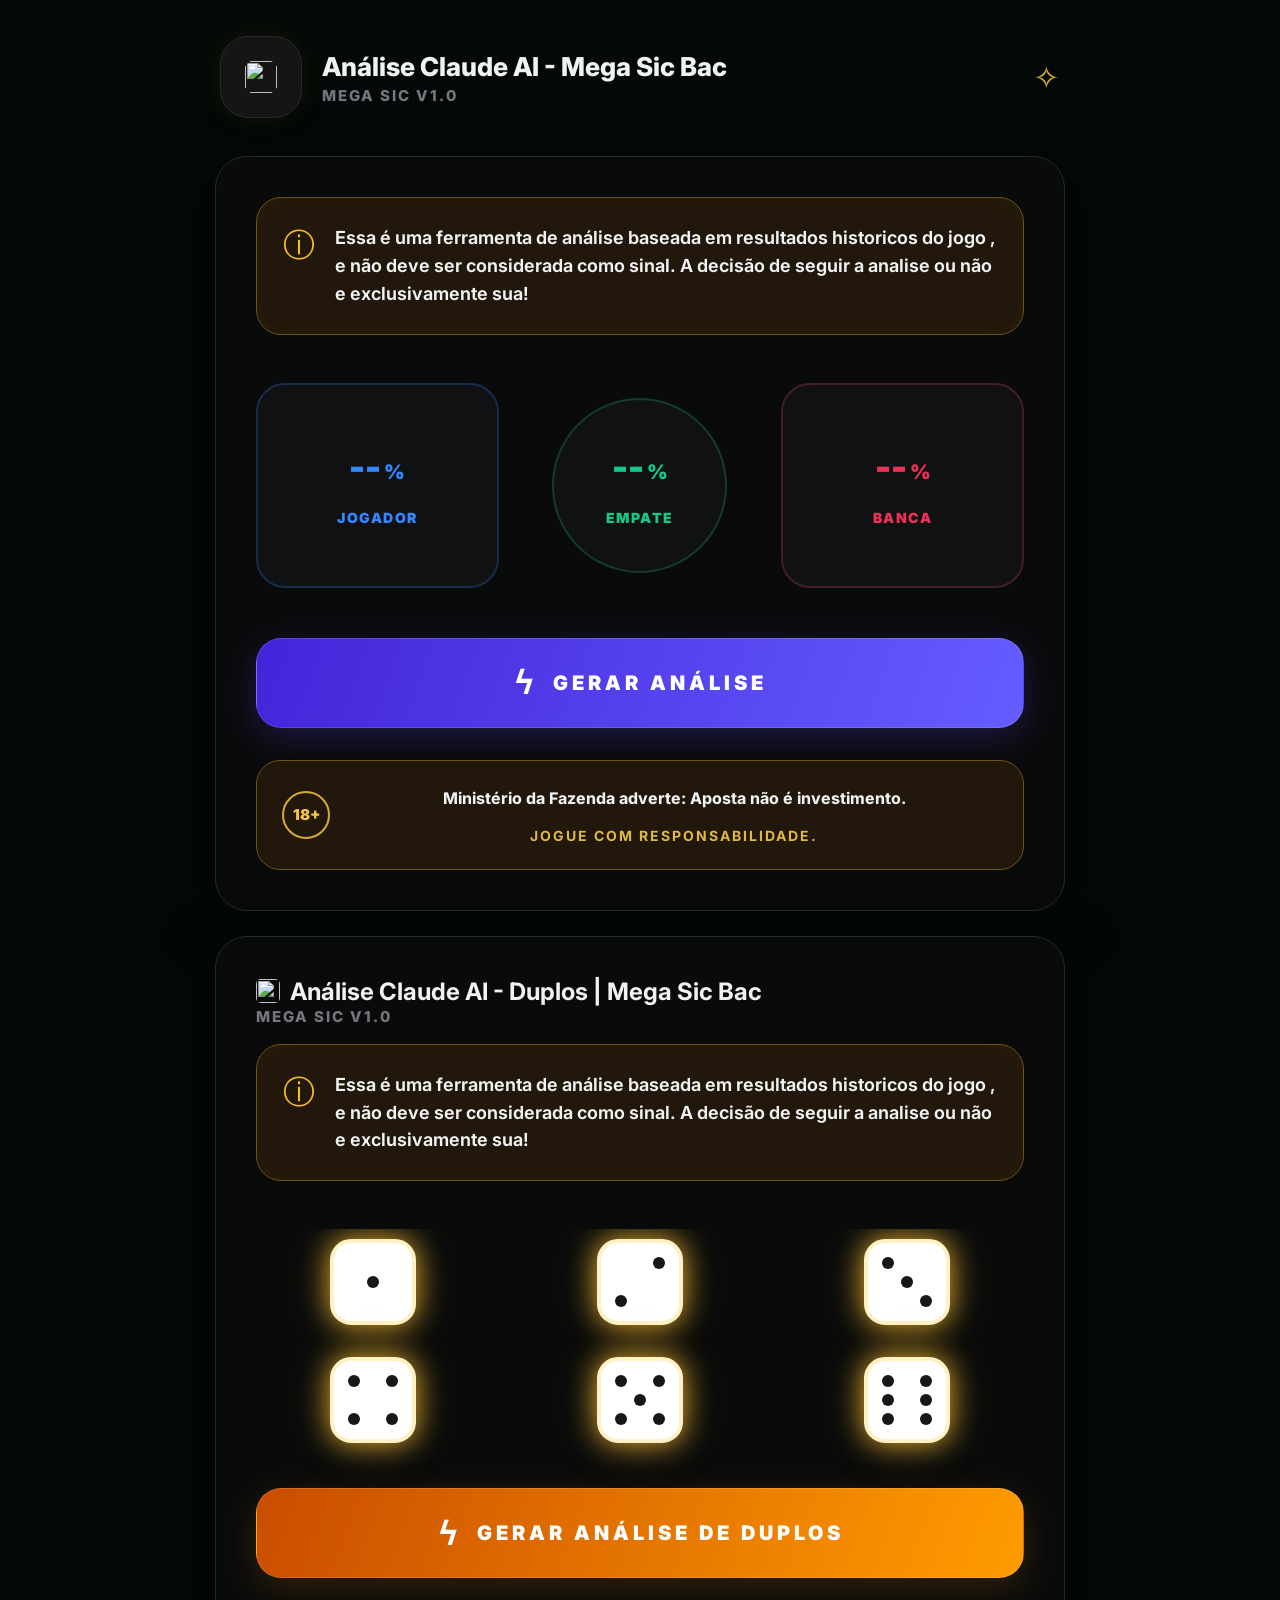
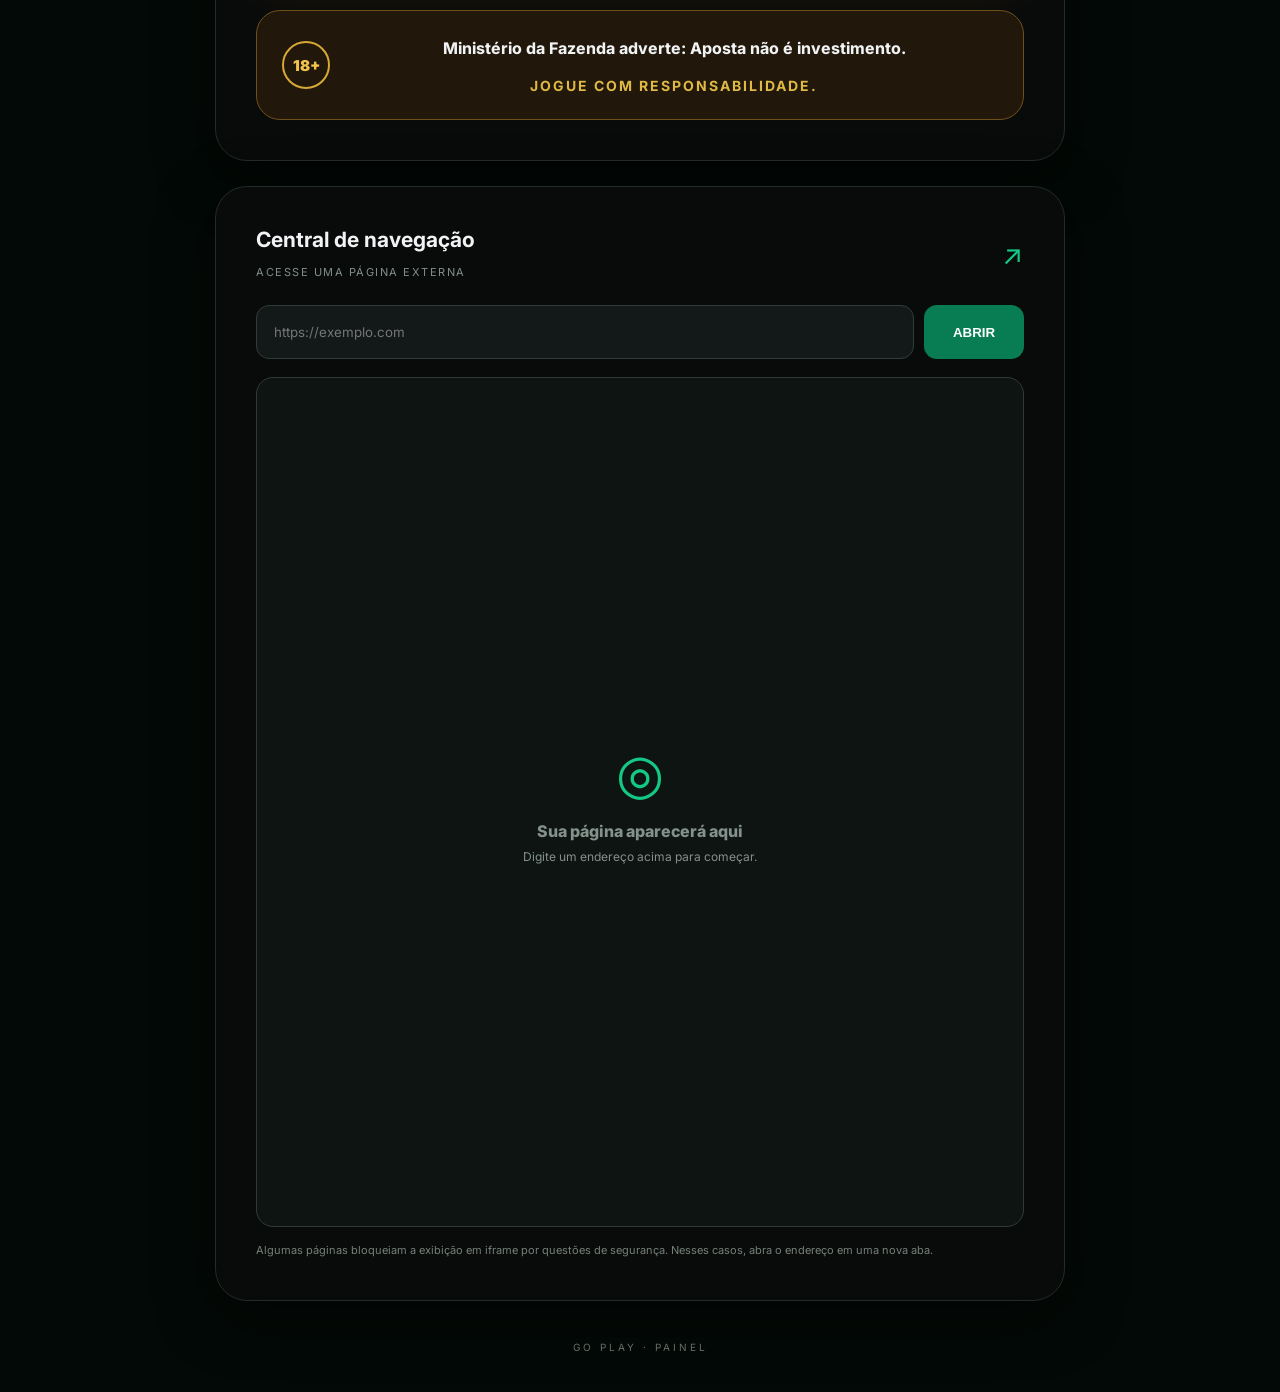
==== index.html @ f6e57bcb "Add files via upload" ====
<!DOCTYPE html>
<html lang="pt-BR">

<head>
    <meta charset="UTF-8">
    <meta name="viewport" content="width=device-width, initial-scale=1.0">
    <meta name="theme-color" content="#030906">

    <title>GO PLAY | Painel de Análises</title>

    <meta name="application-name" content="GO PLAY">
    <meta name="apple-mobile-web-app-title" content="GO PLAY">
    <meta name="description" content="GO PLAY - Painel de análises demonstrativas.">

    <link rel="manifest" href="manifest.json">

    <link rel="preconnect" href="https://fonts.googleapis.com">
    <link rel="preconnect" href="https://fonts.gstatic.com" crossorigin>

    <link href="https://fonts.googleapis.com/css2?family=Inter:wght@400;500;600;700;800;900&display=swap" rel="stylesheet">

    <link rel="stylesheet" href="style.css">
    <link rel="icon" href="dados.png" type="image/png">
</head>

<body>

<main class="container">

    <header class="header">
        <div class="logo">
            <span class="logo-symbol"><img src="img/claude.png" alt=""></span>
        </div>

        <div class="brand">
            <h1>Análise Claude AI - Mega Sic Bac</h1>
            <span>MEGA SIC V1.0</span>
        </div>

        <div class="sparkle">✧</div>
    </header>

    <!-- PAINEL DE CORES -->
    <section class="panel">

        <div class="warning">
            <span class="warning-icon">ⓘ</span>
            <p>
                Essa é uma ferramenta de análise  baseada
                em resultados historicos do jogo , e não deve ser considerada como sinal.
                A decisão de seguir a analise ou não e exclusivamente sua!
            </p>
        </div>

        <div class="color-results">

            <div class="color-card player">
                <strong id="playerPercent">--<small>%</small></strong>
                <span>JOGADOR</span>
            </div>

            <div class="color-card tie">
                <strong id="tiePercent">--<small>%</small></strong>
                <span>EMPATE</span>
            </div>

            <div class="color-card banker">
                <strong id="bankerPercent">--<small>%</small></strong>
                <span>BANCA</span>
            </div>

        </div>

        <button class="main-button purple-button" id="colorButton">
            <span>ϟ</span>
            GERAR ANÁLISE
        </button>

        <div class="summary hidden" id="colorSummary">
            <div class="summary-title">RESULTADO DA ANALISE</div>
            <div class="summary-result" id="colorWinner">--</div>
            <div class="summary-description" id="colorDescription">
                Percentual demonstrativo mais alto.
            </div>
        </div>

        <div class="responsibility">
            <div class="age">18+</div>
            <div class="responsibility-content">
                <p>Ministério da Fazenda adverte: Aposta não é investimento.</p>
                <strong>JOGUE COM RESPONSABILIDADE.</strong>
            </div>
        </div>

    </section>

    <!-- PAINEL DE DUPLOS -->
    <section class="panel doubles-panel">

        <header class="section-header">
            <h2> <img src="img/claude.png" alt="">Análise Claude AI - Duplos | Mega Sic Bac</h2>
            <span>MEGA SIC V1.0</span>
        </header>

        <div class="warning">
            <span class="warning-icon">ⓘ</span>
             <p>
                Essa é uma ferramenta de análise  baseada
                em resultados historicos do jogo , e não deve ser considerada como sinal.
                A decisão de seguir a analise ou não e exclusivamente sua!
            </p>
        </div>

        <div class="dice-area" id="diceArea">

            <div class="dice white-dice" data-dice="0">
                <div class="liquid"></div>
                <div class="dots">
                    <i class="dot d1"></i>
                </div>
            </div>

            <div class="dice white-dice" data-dice="1">
                <div class="liquid"></div>
                <div class="dots">
                    <i class="dot d2"></i>
                    <i class="dot d4"></i>
                </div>
            </div>

            <div class="dice white-dice" data-dice="2">
                <div class="liquid"></div>
                <div class="dots">
                    <i class="dot d1"></i>
                    <i class="dot d3"></i>
                    <i class="dot d5"></i>
                </div>
            </div>

            <div class="dice black-dice" data-dice="3">
                <div class="liquid"></div>
                <div class="dots">
                    <i class="dot d1"></i>
                    <i class="dot d2"></i>
                    <i class="dot d4"></i>
                    <i class="dot d5"></i>
                </div>
            </div>

            <div class="dice black-dice" data-dice="4">
                <div class="liquid"></div>
                <div class="dots">
                    <i class="dot d1"></i>
                    <i class="dot d2"></i>
                    <i class="dot d3"></i>
                    <i class="dot d4"></i>
                    <i class="dot d5"></i>
                </div>
            </div>

            <div class="dice black-dice" data-dice="5">
                <div class="liquid"></div>
                <div class="dots">
                    <i class="dot d1"></i>
                    <i class="dot d2"></i>
                    <i class="dot d3"></i>
                    <i class="dot d4"></i>
                    <i class="dot d5"></i>
                    <i class="dot d6"></i>
                </div>
            </div>

        </div>

        <div class="scanner-box hidden" id="scannerBox">
            <div class="scanner-heading">
                
                <span  id="scannerStatus"></span>
            </div>

            <div class="scanner-track">
                <div class="scanner-progress" id="scannerProgress"></div>
            </div>

            <div class="scanner-message" id="scannerMessage">
                Inicializando sistema...
            </div>
        </div>

        <button class="main-button orange-button" id="doublesButton">
            <span>ϟ</span>
            GERAR ANÁLISE DE DUPLOS
        </button>

        <div  id="doublesSummary">
            
        </div>

        <div class="responsibility">
            <div class="age">18+</div>
            <div class="responsibility-content">
                <p>Ministério da Fazenda adverte: Aposta não é investimento.</p>
                <strong>JOGUE COM RESPONSABILIDADE.</strong>
            </div>
        </div>

    </section>

    <!-- NAVEGADOR -->
    <section class="browser-panel">

        <div class="browser-heading">
            <div>
                <h2>Central de navegação</h2>
                <span>ACESSE UMA PÁGINA EXTERNA</span>
            </div>
            <span class="browser-icon">↗</span>
        </div>

        <form id="urlForm" class="url-form">
            <input
                type="url"
                id="urlInput"
                placeholder="https://exemplo.com"
                autocomplete="url"
                required
            >
            <button type="submit">ABRIR</button>
        </form>

        <div class="iframe-container">
            <div class="iframe-placeholder" id="iframePlaceholder">
                <span>◎</span>
                <p>Sua página aparecerá aqui</p>
                <small>Digite um endereço acima para começar.</small>
            </div>

            <iframe
                id="siteFrame"
                title="Navegador externo"
                loading="lazy"
                referrerpolicy="no-referrer"
                allowfullscreen
            ></iframe>
        </div>

        <p class="browser-note">
            Algumas páginas bloqueiam a exibição em iframe por questões
            de segurança. Nesses casos, abra o endereço em uma nova aba.
        </p>

    </section>

    <footer>
        GO PLAY · PAINEL 
    </footer>

</main>

<script src="script.js"></script>
</body>
</html>
---- style.css ----
/* ==========================================
   1. VARIÁVEIS E CONFIGURAÇÕES GERAIS
========================================== */

:root {
    --background: #030906;
    --panel: #090b0b;
    --panel-border: #242b29;
    --text: #f1f2f4;
    --muted: #777d83;

    --purple: #5940ed;
    --purple-light: #655cff;
    --orange: #ff9700;
    --blue: #3288ff;
    --green: #13c985;
    --red: #ed3156;
    --gold: #d7a934;
}

* {
    margin: 0;
    padding: 0;
    box-sizing: border-box;
}

body {
    min-height: 100vh;
    padding: 24px 12px;
    background: var(--background);
    color: var(--text);
    font-family: 'Inter', sans-serif;
}

.container {
    width: 100%;
    max-width: 850px;
    margin: auto;
}

.panel,
.browser-panel {
    width: 100%;
    background: var(--panel);
    border: 1px solid var(--panel-border);
    border-radius: 32px;
    padding: 40px;
    margin-bottom: 25px;
    box-shadow: 0 15px 55px #0008;
}

/* ==========================================
   2. CABEÇALHO
========================================== */

.header {
    display: flex;
    align-items: center;
    gap: 20px;
    padding: 12px 5px 38px;
}

.logo {
    width: 82px;
    height: 82px;
    border-radius: 28px;
    background: #151516;
    border: 1px solid #292929;
    display: grid;
    place-items: center;
    flex-shrink: 0;
    box-shadow: 0 0 25px #8c603522;
}

.logo-symbol {
    width: 38px;
    height: 38px;
    border-radius: 50%;
    display: flex;
    align-items: center;
    justify-content: center;
    overflow: hidden;
}

.header .logo-symbol img {
    width: 32px;
    height: 32px;
    object-fit: contain;
    display: block;
}

.brand {
    min-width: 0;
}

.brand h1 {
    font-size: clamp(17px, 3vw, 26px);
    font-weight: 800;
    line-height: 1.4;
}

.brand span,
.section-header span {
    color: #77757f;
    font-size: 15px;
    font-weight: 800;
    letter-spacing: 2px;
}

.sparkle {
    color: var(--gold);
    font-size: 32px;
    margin-left: auto;
}

/* ==========================================
   3. AVISOS
========================================== */

.warning {
    display: flex;
    align-items: flex-start;
    gap: 20px;
    padding: 26px;
    border: 1px solid #70501a;
    border-radius: 25px;
    background: #21180b;
    margin-bottom: 48px;
    box-shadow: inset 0 0 20px #a16b1010;
}

.warning-icon {
    color: #f6bb25;
    font-size: 32px;
    flex-shrink: 0;
}

.warning p {
    font-size: 18px;
    line-height: 1.55;
    font-weight: 650;
}

.doubles-panel .section-header {
    margin-bottom: 18px;
}

.doubles-panel .warning {
    margin-top: 12px;
}

/* ==========================================
   4. RESULTADOS DE CORES
========================================== */

.color-results {
    display: grid;
    grid-template-columns: 1fr 1fr 1fr;
    gap: 20px;
    align-items: center;
    margin-bottom: 50px;
}

.color-card {
    height: 205px;
    border-radius: 29px;
    display: flex;
    flex-direction: column;
    justify-content: center;
    align-items: center;
    gap: 22px;
    background: #101112;
    transition: .3s ease;
}

.color-card strong {
    font-size: 35px;
    font-weight: 900;
}

.color-card strong small {
    font-size: 20px;
    margin-left: 3px;
}

.color-card span {
    font-size: 14px;
    font-weight: 900;
    letter-spacing: 1.5px;
}

.player {
    border: 2px solid #172b4c;
    color: var(--blue);
}

.tie {
    width: 175px;
    height: 175px;
    justify-self: center;
    border-radius: 50%;
    border: 2px solid #143c2c;
    color: var(--green);
}

.banker {
    border: 2px solid #421d2a;
    color: var(--red);
}

.color-card.updated {
    animation: resultGlow .7s ease;
}

@keyframes resultGlow {
    50% {
        filter: brightness(1.8);
        transform: scale(1.035);
    }
}

/* RESULTADO FINAL */

#colorWinner {
    border: none !important;
    outline: none !important;
    box-shadow: none !important;
    background: transparent !important;
}

#colorWinner.player {
    color: #3994ff !important;
    text-shadow: 0 0 8px rgba(57, 148, 255, .25);
}

#colorWinner.banker {
    color: #ff4545 !important;
    text-shadow: 0 0 8px rgba(255, 69, 69, .25);
}

/* ==========================================
   5. BOTÕES
========================================== */

.main-button {
    width: 100%;
    min-height: 90px;
    border: 1px solid #ffffff22;
    border-radius: 25px;
    color: white;
    font-family: inherit;
    font-size: 20px;
    font-weight: 900;
    letter-spacing: 4px;
    cursor: pointer;
    display: flex;
    justify-content: center;
    align-items: center;
    gap: 15px;
    transition: .25s ease;
}

.main-button span {
    font-size: 32px;
}

.main-button:hover {
    filter: brightness(1.14);
    transform: translateY(-2px);
}

.main-button:disabled {
    opacity: .55;
    cursor: not-allowed;
    filter: saturate(.65);
    transform: none;
}

.purple-button {
    background: linear-gradient(110deg, #4325d9, #655dff);
    box-shadow: 0 10px 35px #5940ed40;
}

.orange-button {
    background: linear-gradient(110deg, #c94d00, #ff9c00);
    box-shadow: 0 10px 35px #ff90002b;
}

/* ==========================================
   6. RESUMO
========================================== */

.summary {
    margin-top: 22px;
    border: 1px solid #343b38;
    border-radius: 20px;
    padding: 22px;
    text-align: center;
    background: #111715;
    animation: appear .4s ease;
}

.summary-title {
    font-size: 12px;
    font-weight: 900;
    color: var(--gold);
    letter-spacing: 2px;
    margin-bottom: 12px;
}

.summary-result {
    font-size: 21px;
    font-weight: 900;
}

.summary-description {
    margin-top: 10px;
    font-size: 13px;
    color: #a0aaa5;
}

.hidden {
    display: none !important;
}

@keyframes appear {
    from {
        opacity: 0;
        transform: translateY(12px);
    }

    to {
        opacity: 1;
        transform: translateY(0);
    }
}

/* ==========================================
   7. RESPONSABILIDADE
========================================== */

.responsibility {
    display: flex;
    align-items: center;
    gap: 20px;
    margin-top: 32px;
    padding: 25px;
    background: #21180b;
    border: 1px solid #70501a;
    border-radius: 24px;
    text-align: center;
}

.age {
    width: 48px;
    height: 48px;
    border: 2px solid var(--gold);
    color: #f2c34c;
    border-radius: 50%;
    display: grid;
    place-items: center;
    font-size: 15px;
    font-weight: 900;
    flex-shrink: 0;
}

.responsibility-content {
    flex: 1;
}

.responsibility p {
    font-size: 16px;
    line-height: 1.5;
    font-weight: 750;
}

.responsibility strong {
    display: block;
    margin-top: 17px;
    color: #dfb943;
    letter-spacing: 2px;
    font-size: 14px;
}

/* ==========================================
   8. CABEÇALHO DOS DUPLOS
========================================== */

.doubles-panel .section-header h2 {
    display: flex;
    align-items: center;
    gap: 10px;
}

.doubles-panel .section-header h2 img {
    width: 24px;
    height: 24px;
    max-width: 24px;
    max-height: 24px;
    object-fit: contain;
    flex-shrink: 0;
    border-radius: 5px;
}

/* ==========================================
   9. DADOS
========================================== */

.dice-area {
    display: grid;
    grid-template-columns: repeat(3, 1fr);
    justify-items: center;
    gap: 32px;
    padding: 10px 0 45px;
    position: relative;
    overflow: hidden;
}

.dice {
    width: 86px;
    height: 86px;
    position: relative;
    border-radius: 21px;
    overflow: hidden;
    display: grid;
    place-items: center;
    background: #fff;
    border: 4px solid #fff0c5;
    box-shadow:
        0 0 28px #D9A52E,
        0 0 48px #ffb52b35;
    transition:
        background .6s ease,
        border-color .6s ease,
        box-shadow .6s ease;
}

/* LÍQUIDO */

.dice .liquid {
    position: absolute;
    width: 100%;
    height: 0%;
    bottom: 0;
    left: 0;
    z-index: 1;
    transition: height 2.5s cubic-bezier(.18, .7, .25, 1);
}

/* DADOS BRANCOS */

.dice.white-dice {
    background: #fff;
    border-color: #fff0c5;
    box-shadow:
        0 0 28px #D9A52E,
        0 0 48px #ffb52b35;
}

.dice.white-dice .liquid {
    background: linear-gradient(
        180deg,
        #55ffc0 0%,
        #13d88d 45%,
        #00a96c 100%
    );
    box-shadow: 0 0 20px #19e6a0;
}

/* DADOS PRETOS */

.dice.black-dice {
    background: #08090b;
    border-color: #303136;
    box-shadow:
        0 0 12px #ff333344,
        0 0 27px #ff252522,
        inset 0 0 15px #000;
}

.dice.black-dice .liquid {
    background: linear-gradient(
        180deg,
        #ff7777 0%,
        #f33143 45%,
        #a90023 100%
    );
    box-shadow: 0 0 20px #ff273d;
}

/* PONTOS */

.dice .dots {
    position: absolute;
    inset: 0;
    z-index: 3;
}

.dot {
    position: absolute;
    width: 12px;
    height: 12px;
    background: #171719;
    border-radius: 50%;
    transition: background .5s ease;
}

.dice.black-dice .dot {
    background: #fff;
}

.d1 {
    top: 14px;
    left: 14px;
}

.d2 {
    top: 14px;
    right: 14px;
}

.d3 {
    top: 50%;
    left: 50%;
    transform: translate(-50%, -50%);
}

.d4 {
    bottom: 14px;
    left: 14px;
}

.d5 {
    bottom: 14px;
    right: 14px;
}

.d6 {
    top: 50%;
    left: 14px;
    transform: translateY(-50%);
}

/* FACE 6 */

.dice[data-dice="5"] .d3 {
    top: 50%;
    left: 14px;
    transform: translateY(-50%);
}

.dice[data-dice="5"] .d6 {
    top: 50%;
    left: auto;
    right: 14px;
    bottom: auto;
    transform: translateY(-50%);
}

/* FACE 1 */

.dice[data-dice="0"] .dots {
    display: flex;
    align-items: center;
    justify-content: center;
}

.dice[data-dice="0"] .dot.d1 {
    top: 50%;
    left: 50%;
    transform: translate(-50%, -50%);
}

/* ==========================================
   10. SCANNER DOS DADOS
========================================== */

.dice-area.scanning::after {
    content: "";
    position: absolute;
    top: 0;
    left: 0;
    width: 100%;
    height: 2px;
    pointer-events: none;
    z-index: 5;

    background: linear-gradient(
        90deg,
        transparent,
        #e9c66c 15%,
        #fff2c2 50%,
        #e9c66c 85%,
        transparent
    );

    box-shadow:
        0 0 4px #e9c66c,
        0 0 9px #e9c66c55;

    animation: professionalScanVertical 1.7s linear infinite;
}

.dice-area.scanning .dice {
    box-shadow:
        0 0 28px #D9A52E,
        0 0 48px #ffb52b35;
}

@keyframes professionalScanVertical {
    0% {
        top: 0;
        opacity: 0;
    }

    10% {
        opacity: 1;
    }

    90% {
        opacity: 1;
    }

    100% {
        top: calc(100% - 2px);
        opacity: 0;
    }
}

/* ==========================================
   11. NAVEGADOR E IFRAME
========================================== */

.browser-panel {
    width: 100%;
}

.browser-heading {
    display: flex;
    justify-content: space-between;
    align-items: center;
    margin-bottom: 25px;
}

.browser-heading h2 {
    font-size: 21px;
    margin-bottom: 8px;
}

.browser-heading span {
    font-size: 11px;
    color: #838e88;
    letter-spacing: 1.5px;
}

.browser-icon {
    font-size: 28px !important;
    color: var(--green) !important;
}

.url-form {
    display: flex;
    gap: 10px;
    margin-bottom: 18px;
}

.url-form input {
    flex: 1;
    min-width: 0;
    height: 54px;
    padding: 0 17px;
    background: #121918;
    color: white;
    border: 1px solid #303d37;
    border-radius: 13px;
    outline: none;
    font-family: inherit;
}

.url-form input:focus {
    border-color: var(--green);
}

.url-form button {
    width: 100px;
    border: 0;
    border-radius: 13px;
    background: #087d54;
    color: white;
    font-weight: 900;
    cursor: pointer;
}

.iframe-container {
    position: relative;
    width: 100%;
    height: 850px;
    background: #0e1412;
    border: 1px solid #303b36;
    border-radius: 17px;
    overflow: hidden;
}

#siteFrame {
    display: none;
    width: 100%;
    max-width: 100%;
    height: 100%;
    min-height: 850px;
    border: none;
    background: white;
    box-sizing: border-box;
}

.iframe-placeholder {
    height: 100%;
    display: flex;
    flex-direction: column;
    align-items: center;
    justify-content: center;
    color: #83918a;
    text-align: center;
}

.iframe-placeholder span {
    font-size: 55px;
    color: var(--green);
    margin-bottom: 15px;
}

.iframe-placeholder p {
    font-weight: 800;
    margin-bottom: 8px;
}

.iframe-placeholder small {
    font-size: 12px;
}

.browser-note {
    color: #758078;
    font-size: 11px;
    line-height: 1.6;
    margin-top: 15px;
}

/* ==========================================
   12. RODAPÉ
========================================== */

footer {
    text-align: center;
    padding: 15px;
    font-size: 10px;
    letter-spacing: 3px;
    color: #647068;
}

/* ==========================================
   13. RESPONSIVIDADE
========================================== */

@media (max-width: 600px) {

    body {
        padding: 10px 7px;
    }

    .panel,
    .browser-panel {
        padding: 22px 17px;
        border-radius: 25px;
    }

    .header {
        gap: 12px;
        padding: 12px 4px 28px;
    }

    .logo {
        width: 58px;
        height: 58px;
        border-radius: 19px;
    }

    .logo-symbol {
        width: 37px;
        height: 37px;
    }

    .header .logo-symbol img {
        width: 30px;
        height: 30px;
    }

    .brand h1 {
        font-size: 17px;
    }

    .brand span {
        font-size: 11px;
    }

    .sparkle {
        font-size: 22px;
    }

    .warning {
        padding: 18px 15px;
        gap: 12px;
        margin-bottom: 35px;
        border-radius: 20px;
    }

    .warning-icon {
        font-size: 25px;
    }

    .warning p {
        font-size: 14px;
    }

    .color-results {
        gap: 9px;
        margin-bottom: 35px;
    }

    .color-card {
        height: 145px;
        border-radius: 20px;
        gap: 16px;
    }

    .color-card strong {
        font-size: 24px;
    }

    .color-card strong small {
        font-size: 14px;
    }

    .color-card span {
        font-size: 10px;
        letter-spacing: 1px;
    }

    .tie {
        width: 120px;
        height: 120px;
    }

    .main-button {
        min-height: 70px;
        border-radius: 19px;
        font-size: 13px;
        letter-spacing: 2px;
        gap: 10px;
    }

    .main-button span {
        font-size: 24px;
    }

    .responsibility {
        padding: 17px 12px;
        gap: 12px;
        border-radius: 19px;
    }

    .age {
        width: 39px;
        height: 39px;
        font-size: 12px;
    }

    .responsibility p {
        font-size: 12px;
    }

    .responsibility strong {
        font-size: 10px;
        letter-spacing: 1px;
    }

    .section-header h2 {
        font-size: 16px;
    }

    .section-header span {
        font-size: 11px;
    }

    .dice-area {
        gap: 23px 12px;
        padding: 5px 0 35px;
    }

    .dice {
        width: 68px;
        height: 68px;
        border-radius: 16px;
    }

    .dot {
        width: 9px;
        height: 9px;
    }

    .d1 {
        top: 11px;
        left: 11px;
    }

    .d2 {
        top: 11px;
        right: 11px;
    }

    .d4 {
        bottom: 11px;
        left: 11px;
    }

    .d5 {
        bottom: 11px;
        right: 11px;
    }

    .d6 {
        left: 11px;
    }

    .dice[data-dice="5"] .d3 {
        left: 11px;
    }

    .dice[data-dice="5"] .d6 {
        right: 11px;
    }

    .browser-heading h2 {
        font-size: 17px;
    }

    .url-form input {
        font-size: 12px;
    }

    .url-form button {
        width: 75px;
        font-size: 11px;
    }

    .iframe-container {
        height: 850px;
    }

    #siteFrame {
        min-height: 850px;
    }
}

@media (max-width: 360px) {

    .tie {
        width: 105px;
        height: 105px;
    }

    .color-card {
        height: 130px;
    }
}
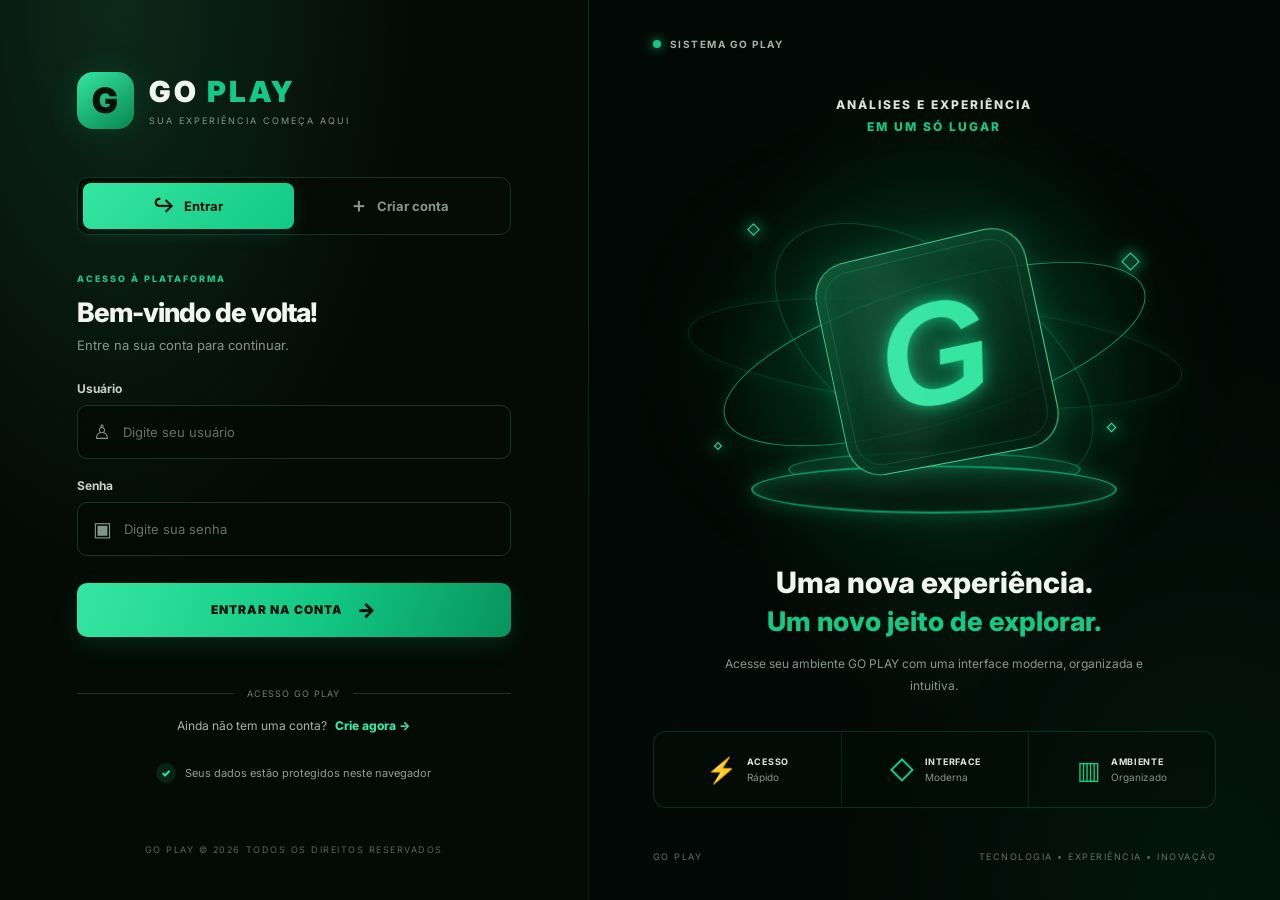
==== commit 66e46c60: "Add files via upload" ====
--- a/index.html
+++ b/index.html
@@ -1,263 +1,290 @@
 
 <!DOCTYPE html>
 <html lang="pt-BR">
-
 <head>
     <meta charset="UTF-8">
     <meta name="viewport" content="width=device-width, initial-scale=1.0">
     <meta name="theme-color" content="#030906">
 
-    <title>GO PLAY | Painel de Análises</title>
-
-    <meta name="application-name" content="GO PLAY">
-    <meta name="apple-mobile-web-app-title" content="GO PLAY">
-    <meta name="description" content="GO PLAY - Painel de análises demonstrativas.">
-
-    <link rel="manifest" href="manifest.json">
+    <title>GO PLAY | Acesso</title>
 
     <link rel="preconnect" href="https://fonts.googleapis.com">
     <link rel="preconnect" href="https://fonts.gstatic.com" crossorigin>
-
     <link href="https://fonts.googleapis.com/css2?family=Inter:wght@400;500;600;700;800;900&display=swap" rel="stylesheet">
 
-    <link rel="stylesheet" href="style.css">
-    <link rel="icon" href="dados.png" type="image/png">
+    <link rel="stylesheet" href="login.css">
+    <link rel="shortcut icon" href="dados.png" type="image/x-icon">
 </head>
 
 <body>
 
-<main class="container">
-
-    <header class="header">
-        <div class="logo">
-            <span class="logo-symbol"><img src="img/claude.png" alt=""></span>
-        </div>
-
-        <div class="brand">
-            <h1>Análise Claude AI - Mega Sic Bac</h1>
-            <span>MEGA SIC V1.0</span>
-        </div>
-
-        <div class="sparkle">✧</div>
-    </header>
-
-    <!-- PAINEL DE CORES -->
-    <section class="panel">
-
-        <div class="warning">
-            <span class="warning-icon">ⓘ</span>
-            <p>
-                Essa é uma ferramenta de análise  baseada
-                em resultados historicos do jogo , e não deve ser considerada como sinal.
-                A decisão de seguir a analise ou não e exclusivamente sua!
-            </p>
-        </div>
-
-        <div class="color-results">
-
-            <div class="color-card player">
-                <strong id="playerPercent">--<small>%</small></strong>
-                <span>JOGADOR</span>
-            </div>
-
-            <div class="color-card tie">
-                <strong id="tiePercent">--<small>%</small></strong>
-                <span>EMPATE</span>
-            </div>
-
-            <div class="color-card banker">
-                <strong id="bankerPercent">--<small>%</small></strong>
-                <span>BANCA</span>
-            </div>
-
-        </div>
-
-        <button class="main-button purple-button" id="colorButton">
-            <span>ϟ</span>
-            GERAR ANÁLISE
-        </button>
-
-        <div class="summary hidden" id="colorSummary">
-            <div class="summary-title">RESULTADO DA ANALISE</div>
-            <div class="summary-result" id="colorWinner">--</div>
-            <div class="summary-description" id="colorDescription">
-                Percentual demonstrativo mais alto.
-            </div>
-        </div>
-
-        <div class="responsibility">
-            <div class="age">18+</div>
-            <div class="responsibility-content">
-                <p>Ministério da Fazenda adverte: Aposta não é investimento.</p>
-                <strong>JOGUE COM RESPONSABILIDADE.</strong>
-            </div>
-        </div>
-
-    </section>
-
-    <!-- PAINEL DE DUPLOS -->
-    <section class="panel doubles-panel">
-
-        <header class="section-header">
-            <h2> <img src="img/claude.png" alt="">Análise Claude AI - Duplos | Mega Sic Bac</h2>
-            <span>MEGA SIC V1.0</span>
-        </header>
-
-        <div class="warning">
-            <span class="warning-icon">ⓘ</span>
-             <p>
-                Essa é uma ferramenta de análise  baseada
-                em resultados historicos do jogo , e não deve ser considerada como sinal.
-                A decisão de seguir a analise ou não e exclusivamente sua!
-            </p>
-        </div>
-
-        <div class="dice-area" id="diceArea">
-
-            <div class="dice white-dice" data-dice="0">
-                <div class="liquid"></div>
-                <div class="dots">
-                    <i class="dot d1"></i>
-                </div>
-            </div>
-
-            <div class="dice white-dice" data-dice="1">
-                <div class="liquid"></div>
-                <div class="dots">
-                    <i class="dot d2"></i>
-                    <i class="dot d4"></i>
-                </div>
-            </div>
-
-            <div class="dice white-dice" data-dice="2">
-                <div class="liquid"></div>
-                <div class="dots">
-                    <i class="dot d1"></i>
-                    <i class="dot d3"></i>
-                    <i class="dot d5"></i>
-                </div>
-            </div>
-
-            <div class="dice black-dice" data-dice="3">
-                <div class="liquid"></div>
-                <div class="dots">
-                    <i class="dot d1"></i>
-                    <i class="dot d2"></i>
-                    <i class="dot d4"></i>
-                    <i class="dot d5"></i>
-                </div>
-            </div>
-
-            <div class="dice black-dice" data-dice="4">
-                <div class="liquid"></div>
-                <div class="dots">
-                    <i class="dot d1"></i>
-                    <i class="dot d2"></i>
-                    <i class="dot d3"></i>
-                    <i class="dot d4"></i>
-                    <i class="dot d5"></i>
-                </div>
-            </div>
-
-            <div class="dice black-dice" data-dice="5">
-                <div class="liquid"></div>
-                <div class="dots">
-                    <i class="dot d1"></i>
-                    <i class="dot d2"></i>
-                    <i class="dot d3"></i>
-                    <i class="dot d4"></i>
-                    <i class="dot d5"></i>
-                    <i class="dot d6"></i>
-                </div>
-            </div>
-
-        </div>
-
-        <div class="scanner-box hidden" id="scannerBox">
-            <div class="scanner-heading">
-                
-                <span  id="scannerStatus"></span>
-            </div>
-
-            <div class="scanner-track">
-                <div class="scanner-progress" id="scannerProgress"></div>
-            </div>
-
-            <div class="scanner-message" id="scannerMessage">
-                Inicializando sistema...
-            </div>
-        </div>
-
-        <button class="main-button orange-button" id="doublesButton">
-            <span>ϟ</span>
-            GERAR ANÁLISE DE DUPLOS
-        </button>
-
-        <div  id="doublesSummary">
-            
-        </div>
-
-        <div class="responsibility">
-            <div class="age">18+</div>
-            <div class="responsibility-content">
-                <p>Ministério da Fazenda adverte: Aposta não é investimento.</p>
-                <strong>JOGUE COM RESPONSABILIDADE.</strong>
-            </div>
-        </div>
-
-    </section>
-
-    <!-- NAVEGADOR -->
-    <section class="browser-panel">
-
-        <div class="browser-heading">
-            <div>
-                <h2>Central de navegação</h2>
-                <span>ACESSE UMA PÁGINA EXTERNA</span>
-            </div>
-            <span class="browser-icon">↗</span>
-        </div>
-
-        <form id="urlForm" class="url-form">
-            <input
-                type="url"
-                id="urlInput"
-                placeholder="https://exemplo.com"
-                autocomplete="url"
-                required
-            >
-            <button type="submit">ABRIR</button>
-        </form>
-
-        <div class="iframe-container">
-            <div class="iframe-placeholder" id="iframePlaceholder">
-                <span>◎</span>
-                <p>Sua página aparecerá aqui</p>
-                <small>Digite um endereço acima para começar.</small>
-            </div>
-
-            <iframe
-                id="siteFrame"
-                title="Navegador externo"
-                loading="lazy"
-                referrerpolicy="no-referrer"
-                allowfullscreen
-            ></iframe>
-        </div>
-
-        <p class="browser-note">
-            Algumas páginas bloqueiam a exibição em iframe por questões
-            de segurança. Nesses casos, abra o endereço em uma nova aba.
-        </p>
-
-    </section>
-
-    <footer>
-        GO PLAY · PAINEL 
-    </footer>
-
-</main>
-
-<script src="script.js"></script>
+    <main class="page">
+
+        <!-- LADO ESQUERDO: LOGIN -->
+        <section class="login-side">
+
+            <div class="login-content">
+
+                <header class="brand">
+                    <div class="brand-symbol">G</div>
+
+                    <div class="brand-text">
+                        <h1>GO <span>PLAY</span></h1>
+                        <p>SUA EXPERIÊNCIA COMEÇA AQUI</p>
+                    </div>
+                </header>
+
+                <div class="auth-box">
+
+                    <div class="tabs">
+                        <button type="button" id="loginTab" class="tab active">
+                            <span class="tab-icon">↪</span>
+                            Entrar
+                        </button>
+
+                        <button type="button" id="registerTab" class="tab">
+                            <span class="tab-icon">＋</span>
+                            Criar conta
+                        </button>
+                    </div>
+
+                    <!-- LOGIN -->
+                    <form id="loginForm">
+
+                        <div class="form-heading">
+                            <span class="eyebrow">ACESSO À PLATAFORMA</span>
+                            <h2>Bem-vindo de volta!</h2>
+                            <p>Entre na sua conta para continuar.</p>
+                        </div>
+
+                        <div class="field">
+                            <label for="loginUser">Usuário</label>
+
+                            <div class="input-wrap">
+                                <span class="input-icon">♙</span>
+                                <input
+                                    id="loginUser"
+                                    type="text"
+                                    placeholder="Digite seu usuário"
+                                    autocomplete="username"
+                                    required
+                                >
+                            </div>
+                        </div>
+
+                        <div class="field">
+                            <label for="loginPassword">Senha</label>
+
+                            <div class="input-wrap">
+                                <span class="input-icon">▣</span>
+                                <input
+                                    id="loginPassword"
+                                    type="password"
+                                    placeholder="Digite sua senha"
+                                    autocomplete="current-password"
+                                    required
+                                >
+                            </div>
+                        </div>
+
+                        <button class="submit-button" type="submit">
+                            <span>ENTRAR NA CONTA</span>
+                            <span class="button-arrow">→</span>
+                        </button>
+
+                        <div class="form-message" id="message"></div>
+
+                        <div class="or-divider">
+                            <span></span>
+                            <small>ACESSO GO PLAY</small>
+                            <span></span>
+                        </div>
+
+                        <p class="switch-text">
+                            Ainda não tem uma conta?
+                            <button type="button" id="createAccountLink">
+                                Crie agora →
+                            </button>
+                        </p>
+
+                    </form>
+
+                    <!-- CADASTRO -->
+                    <form id="registerForm" class="hidden">
+
+                        <div class="form-heading">
+                            <span class="eyebrow">NOVO CADASTRO</span>
+                            <h2>Crie sua conta</h2>
+                            <p>Preencha os dados para começar.</p>
+                        </div>
+
+                        <div class="field">
+                            <label for="registerUser">Usuário</label>
+
+                            <div class="input-wrap">
+                                <span class="input-icon">♙</span>
+                                <input
+                                    id="registerUser"
+                                    type="text"
+                                    placeholder="Escolha um usuário"
+                                    autocomplete="username"
+                                    minlength="3"
+                                    required
+                                >
+                            </div>
+                        </div>
+
+                        <div class="field">
+                            <label for="registerPassword">Senha</label>
+
+                            <div class="input-wrap">
+                                <span class="input-icon">▣</span>
+                                <input
+                                    id="registerPassword"
+                                    type="password"
+                                    placeholder="Crie uma senha"
+                                    autocomplete="new-password"
+                                    minlength="6"
+                                    required
+                                >
+                            </div>
+                        </div>
+
+                        <div class="field">
+                            <label for="confirmPassword">Confirmar senha</label>
+
+                            <div class="input-wrap">
+                                <span class="input-icon">▣</span>
+                                <input
+                                    id="confirmPassword"
+                                    type="password"
+                                    placeholder="Repita sua senha"
+                                    autocomplete="new-password"
+                                    minlength="6"
+                                    required
+                                >
+                            </div>
+                        </div>
+
+                        <button class="submit-button" type="submit">
+                            <span>CRIAR MINHA CONTA</span>
+                            <span class="button-arrow">→</span>
+                        </button>
+
+                        <div class="form-message" id="registerMessage"></div>
+
+                        <p class="switch-text register-switch">
+                            Já possui uma conta?
+                            <button type="button" id="backToLogin">
+                                Entrar →
+                            </button>
+                        </p>
+
+                    </form>
+
+                    <div class="security-note">
+                        <span class="security-icon">✓</span>
+                        Seus dados estão protegidos neste navegador
+                    </div>
+
+                </div>
+
+            </div>
+
+            <footer class="login-footer">
+                <span>GO PLAY © 2026</span>
+                <span> TODOS OS DIREITOS RESERVADOS</span>
+            </footer>
+
+        </section>
+
+        <!-- LADO DIREITO: IDENTIDADE VISUAL -->
+        <section class="visual-side">
+
+            <div class="visual-top">
+                <span class="status-dot"></span>
+                SISTEMA GO PLAY
+            </div>
+
+            <div class="visual-content">
+
+                <div class="visual-label">
+                    ANÁLISES E EXPERIÊNCIA
+                    <span>EM UM SÓ LUGAR</span>
+                </div>
+
+                <div class="visual-art">
+
+                    <div class="orbit orbit-one"></div>
+                    <div class="orbit orbit-two"></div>
+                    <div class="orbit orbit-three"></div>
+
+                    <div class="glow"></div>
+
+                    <div class="platform platform-back"></div>
+                    <div class="platform platform-front"></div>
+
+                    <div class="floating-card">
+                        <div class="floating-logo">G</div>
+                        <div class="floating-reflection"></div>
+                    </div>
+
+                    <div class="floating-particle particle-one"></div>
+                    <div class="floating-particle particle-two"></div>
+                    <div class="floating-particle particle-three"></div>
+                    <div class="floating-particle particle-four"></div>
+
+                </div>
+
+                <div class="visual-copy">
+                    <h2>Uma nova experiência.</h2>
+                    <h3>Um novo jeito de explorar.</h3>
+                    <p>
+                        Acesse seu ambiente GO PLAY com uma interface
+                        moderna, organizada e intuitiva.
+                    </p>
+                </div>
+
+                <div class="feature-list">
+
+                    <div class="feature">
+                        <span class="feature-icon">⚡</span>
+                        <div>
+                            <strong>ACESSO</strong>
+                            <small>Rápido</small>
+                        </div>
+                    </div>
+
+                    <div class="feature">
+                        <span class="feature-icon">◇</span>
+                        <div>
+                            <strong>INTERFACE</strong>
+                            <small>Moderna</small>
+                        </div>
+                    </div>
+
+                    <div class="feature">
+                        <span class="feature-icon">▥</span>
+                        <div>
+                            <strong>AMBIENTE</strong>
+                            <small>Organizado</small>
+                        </div>
+                    </div>
+
+                </div>
+
+            </div>
+
+            <div class="visual-bottom">
+                <span>GO PLAY</span>
+                <span>TECNOLOGIA • EXPERIÊNCIA • INOVAÇÃO</span>
+            </div>
+
+        </section>
+
+    </main>
+
+    <script src="login.js"></script>
+
 </body>
 </html>
--- a/login.css
+++ b/login.css
@@ -0,0 +1,792 @@
+
+:root {
+    --background: #030906;
+    --panel: #080f0b;
+    --panel-light: #0b1710;
+    --border: #1b3025;
+    --text: #f1f5f2;
+    --muted: #87958c;
+    --green: #13c985;
+    --green-light: #35e6a1;
+    --green-dark: #08794d;
+}
+
+* {
+    margin: 0;
+    padding: 0;
+    box-sizing: border-box;
+}
+
+html {
+    min-height: 100%;
+}
+
+body {
+    min-height: 100vh;
+    font-family: "Inter", Arial, sans-serif;
+    color: var(--text);
+    background: var(--background);
+}
+
+button,
+input {
+    font: inherit;
+}
+
+button {
+    cursor: pointer;
+}
+
+.page {
+    min-height: 100vh;
+    display: grid;
+    grid-template-columns: minmax(440px, 0.92fr) minmax(0, 1.08fr);
+}
+
+/* =====================================
+   LADO DO LOGIN
+===================================== */
+
+.login-side {
+    min-height: 100vh;
+    display: flex;
+    flex-direction: column;
+    justify-content: space-between;
+    padding: 45px clamp(30px, 6vw, 100px);
+    background:
+        radial-gradient(ellipse at 20% 0%, #0d291a 0%, transparent 45%),
+        #040a06;
+    border-right: 1px solid rgba(44, 105, 70, 0.25);
+    position: relative;
+    z-index: 2;
+}
+
+.login-content {
+    width: 100%;
+    max-width: 470px;
+    margin: auto;
+}
+
+/* MARCA */
+
+.brand {
+    display: flex;
+    align-items: center;
+    gap: 15px;
+    margin-bottom: 48px;
+}
+
+.brand-symbol {
+    width: 57px;
+    height: 57px;
+    display: grid;
+    place-items: center;
+    border-radius: 16px;
+    background: linear-gradient(145deg, #35e6a1, #07864f);
+    color: #03130b;
+    font-size: 35px;
+    font-weight: 900;
+    box-shadow: 0 0 30px rgba(19, 201, 133, 0.18);
+}
+
+.brand-text h1 {
+    font-size: 29px;
+    font-weight: 900;
+    letter-spacing: 3px;
+}
+
+.brand-text h1 span {
+    color: var(--green);
+}
+
+.brand-text p {
+    margin-top: 6px;
+    font-size: 9px;
+    color: var(--muted);
+    letter-spacing: 2px;
+}
+
+/* FORMULÁRIO */
+
+.auth-box {
+    width: 100%;
+}
+
+.tabs {
+    display: flex;
+    padding: 5px;
+    margin-bottom: 38px;
+    background: #050b07;
+    border: 1px solid var(--border);
+    border-radius: 11px;
+}
+
+.tab {
+    flex: 1;
+    min-height: 46px;
+    display: flex;
+    align-items: center;
+    justify-content: center;
+    gap: 9px;
+    border: 0;
+    border-radius: 8px;
+    background: transparent;
+    color: var(--muted);
+    font-size: 13px;
+    font-weight: 700;
+    transition: 0.25s;
+}
+
+.tab:hover {
+    color: white;
+}
+
+.tab.active {
+    color: #03130b;
+    background: linear-gradient(135deg, #35e6a1, #13c985);
+    box-shadow: 0 5px 18px rgba(19, 201, 133, 0.16);
+}
+
+.tab-icon {
+    font-size: 19px;
+}
+
+.form-heading {
+    margin-bottom: 28px;
+}
+
+.eyebrow {
+    display: block;
+    margin-bottom: 12px;
+    color: var(--green);
+    font-size: 9px;
+    font-weight: 800;
+    letter-spacing: 2px;
+}
+
+.form-heading h2 {
+    font-size: clamp(23px, 2.1vw, 29px);
+    font-weight: 800;
+    letter-spacing: -1px;
+}
+
+.form-heading p {
+    margin-top: 9px;
+    color: var(--muted);
+    font-size: 13px;
+}
+
+/* CAMPOS */
+
+.field {
+    margin-top: 19px;
+}
+
+.field label {
+    display: block;
+    margin-bottom: 9px;
+    color: #c7d3ca;
+    font-size: 12px;
+    font-weight: 700;
+}
+
+.input-wrap {
+    height: 54px;
+    display: flex;
+    align-items: center;
+    gap: 12px;
+    padding: 0 15px;
+    background: rgba(3, 10, 6, 0.75);
+    border: 1px solid #1d3327;
+    border-radius: 10px;
+    transition: border 0.2s, box-shadow 0.2s;
+}
+
+.input-wrap:focus-within {
+    border-color: var(--green);
+    box-shadow: 0 0 0 3px rgba(19, 201, 133, 0.08);
+}
+
+.input-icon {
+    color: #82958a;
+    font-size: 20px;
+    flex-shrink: 0;
+}
+
+.input-wrap input {
+    width: 100%;
+    height: 100%;
+    min-width: 0;
+    border: 0;
+    outline: 0;
+    background: transparent;
+    color: white;
+    font-size: 13px;
+}
+
+.input-wrap input::placeholder {
+    color: #647168;
+}
+
+/* BOTÃO */
+
+.submit-button {
+    width: 100%;
+    height: 54px;
+    display: flex;
+    align-items: center;
+    justify-content: center;
+    gap: 14px;
+    margin-top: 27px;
+    border: 0;
+    border-radius: 10px;
+    background: linear-gradient(110deg, #35e6a1, #13c985 55%, #07945d);
+    color: #03130b;
+    font-size: 12px;
+    font-weight: 900;
+    letter-spacing: 1px;
+    box-shadow: 0 8px 25px rgba(19, 201, 133, 0.15);
+    transition: transform 0.2s, filter 0.2s, box-shadow 0.2s;
+}
+
+.submit-button:hover {
+    transform: translateY(-2px);
+    filter: brightness(1.08);
+    box-shadow: 0 12px 30px rgba(19, 201, 133, 0.23);
+}
+
+.submit-button:active {
+    transform: translateY(0);
+}
+
+.button-arrow {
+    font-size: 20px;
+}
+
+/* MENSAGEM */
+
+.form-message {
+    min-height: 19px;
+    margin-top: 13px;
+    color: var(--green-light);
+    font-size: 12px;
+    text-align: center;
+}
+
+.form-message.error {
+    color: #ed6278;
+}
+
+/* DIVISOR */
+
+.or-divider {
+    display: flex;
+    align-items: center;
+    gap: 13px;
+    margin: 19px 0;
+}
+
+.or-divider span {
+    flex: 1;
+    height: 1px;
+    background: #1d3025;
+}
+
+.or-divider small {
+    color: #718078;
+    font-size: 9px;
+    letter-spacing: 1px;
+}
+
+/* ALTERNAR LOGIN E CADASTRO */
+
+.switch-text {
+    color: #a6b3aa;
+    text-align: center;
+    font-size: 12px;
+}
+
+.switch-text button {
+    margin-left: 5px;
+    border: 0;
+    background: transparent;
+    color: var(--green-light);
+    font-size: 12px;
+    font-weight: 800;
+}
+
+.switch-text button:hover {
+    text-decoration: underline;
+}
+
+.register-switch {
+    margin-top: 22px;
+}
+
+/* SEGURANÇA */
+
+.security-note {
+    display: flex;
+    align-items: center;
+    justify-content: center;
+    gap: 9px;
+    margin-top: 30px;
+    color: #91a198;
+    font-size: 11px;
+}
+
+.security-icon {
+    width: 20px;
+    height: 20px;
+    display: grid;
+    place-items: center;
+    border-radius: 50%;
+    background: rgba(19, 201, 133, 0.14);
+    color: var(--green-light);
+    font-weight: 900;
+}
+
+.hidden {
+    display: none !important;
+}
+
+/* RODAPÉ */
+
+.login-footer {
+    display: flex;
+    flex-wrap: wrap;
+    justify-content: center;
+    gap: 5px;
+    padding-top: 35px;
+    color: #59665e;
+    font-size: 9px;
+    letter-spacing: 1.5px;
+    text-align: center;
+}
+
+/* =====================================
+   LADO VISUAL
+===================================== */
+
+.visual-side {
+    min-height: 100vh;
+    position: relative;
+    display: flex;
+    flex-direction: column;
+    justify-content: space-between;
+    overflow: hidden;
+    padding: 38px clamp(28px, 5vw, 75px);
+    background:
+        radial-gradient(ellipse at 50% 43%, rgba(10, 111, 63, 0.25), transparent 45%),
+        radial-gradient(ellipse at 90% 100%, rgba(8, 80, 48, 0.2), transparent 45%),
+        #020805;
+}
+
+.visual-side::before {
+    content: "";
+    position: absolute;
+    inset: 0;
+    pointer-events: none;
+    opacity: 0.35;
+    background-image:
+        linear-gradient(rgba(19, 201, 133, 0.035) 1px, transparent 1px),
+        linear-gradient(90deg, rgba(19, 201, 133, 0.035) 1px, transparent 1px);
+    background-size: 48px 48px;
+    mask-image: linear-gradient(to bottom, black, transparent 85%);
+}
+
+.visual-top,
+.visual-bottom,
+.visual-content {
+    position: relative;
+    z-index: 1;
+}
+
+.visual-top {
+    display: flex;
+    align-items: center;
+    gap: 9px;
+    color: #a4b3a9;
+    font-size: 10px;
+    font-weight: 700;
+    letter-spacing: 1.5px;
+}
+
+.status-dot {
+    width: 8px;
+    height: 8px;
+    border-radius: 50%;
+    background: var(--green);
+    box-shadow: 0 0 12px var(--green);
+}
+
+.visual-content {
+    width: 100%;
+    max-width: 680px;
+    margin: auto;
+    text-align: center;
+}
+
+.visual-label {
+    display: inline-flex;
+    flex-direction: column;
+    gap: 7px;
+    margin-bottom: 5px;
+    color: #d7e4da;
+    font-size: 12px;
+    font-weight: 800;
+    letter-spacing: 2px;
+}
+
+.visual-label span {
+    color: var(--green);
+}
+
+/* ILUSTRAÇÃO CSS */
+
+.visual-art {
+    height: clamp(270px, 38vw, 430px);
+    position: relative;
+    display: grid;
+    place-items: center;
+    perspective: 900px;
+}
+
+.glow {
+    position: absolute;
+    width: 65%;
+    height: 55%;
+    border-radius: 50%;
+    background: rgba(0, 222, 125, 0.16);
+    filter: blur(65px);
+}
+
+.orbit {
+    position: absolute;
+    width: 78%;
+    height: 32%;
+    border: 1px solid rgba(19, 201, 133, 0.7);
+    border-radius: 50%;
+    transform: rotate(-17deg);
+    box-shadow: 0 0 18px rgba(19, 201, 133, 0.1);
+}
+
+.orbit-one {
+    animation: orbitMove 9s linear infinite;
+}
+
+.orbit-two {
+    width: 65%;
+    height: 44%;
+    border-color: rgba(19, 201, 133, 0.25);
+    transform: rotate(35deg);
+}
+
+.orbit-three {
+    width: 88%;
+    height: 24%;
+    border-color: rgba(19, 201, 133, 0.18);
+    transform: rotate(5deg);
+}
+
+.platform {
+    position: absolute;
+    bottom: 13%;
+    width: 65%;
+    height: 48px;
+    border-radius: 50%;
+    border: 2px solid rgba(19, 201, 133, 0.7);
+    background: linear-gradient(180deg, #0a3321, #031009);
+    box-shadow:
+        0 0 20px rgba(19, 201, 133, 0.3),
+        inset 0 0 15px rgba(19, 201, 133, 0.2);
+}
+
+.platform-back {
+    bottom: 19%;
+    width: 52%;
+    height: 35px;
+    opacity: 0.6;
+}
+
+.platform-front {
+    transform: perspective(400px) rotateX(15deg);
+}
+
+.floating-card {
+    width: clamp(145px, 19vw, 220px);
+    height: clamp(145px, 19vw, 220px);
+    position: relative;
+    display: grid;
+    place-items: center;
+    border: 1px solid rgba(85, 255, 178, 0.75);
+    border-radius: 35px;
+    background: linear-gradient(145deg, rgba(18, 93, 57, 0.8), rgba(2, 17, 9, 0.94));
+    box-shadow:
+        0 0 30px rgba(19, 201, 133, 0.2),
+        inset 0 0 30px rgba(19, 201, 133, 0.12);
+    transform: rotate(-12deg) rotateY(-12deg);
+    animation: floating 5s ease-in-out infinite;
+}
+
+.floating-card::before {
+    content: "";
+    position: absolute;
+    inset: 9px;
+    border: 1px solid rgba(91, 255, 178, 0.15);
+    border-radius: 27px;
+}
+
+.floating-logo {
+    color: var(--green-light);
+    font-size: clamp(90px, 12vw, 145px);
+    font-weight: 900;
+    font-style: italic;
+    text-shadow:
+        0 0 15px rgba(19, 201, 133, 0.8),
+        0 0 45px rgba(19, 201, 133, 0.45);
+}
+
+.floating-reflection {
+    position: absolute;
+    top: 0;
+    left: 15%;
+    width: 35%;
+    height: 100%;
+    border-radius: 50%;
+    background: rgba(255, 255, 255, 0.035);
+    filter: blur(12px);
+}
+
+.floating-particle {
+    width: 9px;
+    height: 9px;
+    position: absolute;
+    border: 1px solid var(--green-light);
+    background: rgba(19, 201, 133, 0.25);
+    box-shadow: 0 0 15px var(--green);
+    transform: rotate(45deg);
+}
+
+.particle-one {
+    top: 20%;
+    left: 17%;
+}
+
+.particle-two {
+    top: 27%;
+    right: 14%;
+    width: 13px;
+    height: 13px;
+}
+
+.particle-three {
+    bottom: 28%;
+    left: 11%;
+    width: 6px;
+    height: 6px;
+}
+
+.particle-four {
+    bottom: 32%;
+    right: 18%;
+    width: 7px;
+    height: 7px;
+}
+
+@keyframes floating {
+    0%, 100% {
+        transform: translateY(0) rotate(-12deg) rotateY(-12deg);
+    }
+
+    50% {
+        transform: translateY(-15px) rotate(-9deg) rotateY(-8deg);
+    }
+}
+
+@keyframes orbitMove {
+    from {
+        transform: rotate(-17deg);
+    }
+
+    to {
+        transform: rotate(343deg);
+    }
+}
+
+/* TEXTO VISUAL */
+
+.visual-copy {
+    margin-top: -5px;
+}
+
+.visual-copy h2 {
+    font-size: clamp(21px, 2.3vw, 30px);
+    font-weight: 800;
+}
+
+.visual-copy h3 {
+    margin-top: 5px;
+    color: var(--green);
+    font-size: clamp(19px, 2.2vw, 27px);
+    font-weight: 800;
+}
+
+.visual-copy p {
+    max-width: 430px;
+    margin: 15px auto 0;
+    color: #87978d;
+    font-size: 12px;
+    line-height: 1.8;
+}
+
+/* RECURSOS */
+
+.feature-list {
+    display: grid;
+    grid-template-columns: repeat(3, 1fr);
+    margin-top: 35px;
+    border: 1px solid rgba(19, 201, 133, 0.2);
+    border-radius: 13px;
+    background: rgba(4, 15, 8, 0.55);
+}
+
+.feature {
+    min-height: 75px;
+    display: flex;
+    align-items: center;
+    justify-content: center;
+    gap: 10px;
+    padding: 10px;
+}
+
+.feature + .feature {
+    border-left: 1px solid rgba(19, 201, 133, 0.16);
+}
+
+.feature-icon {
+    color: var(--green);
+    font-size: 25px;
+}
+
+.feature div {
+    display: flex;
+    flex-direction: column;
+    gap: 4px;
+    text-align: left;
+}
+
+.feature strong {
+    color: #dce8df;
+    font-size: 9px;
+    letter-spacing: 0.7px;
+}
+
+.feature small {
+    color: #84948a;
+    font-size: 10px;
+}
+
+/* RODAPÉ VISUAL */
+
+.visual-bottom {
+    display: flex;
+    justify-content: space-between;
+    gap: 15px;
+    color: #607268;
+    font-size: 9px;
+    letter-spacing: 1.5px;
+}
+
+/* =====================================
+   RESPONSIVIDADE
+===================================== */
+
+@media (min-width: 1500px) {
+    .login-side {
+        padding-left: 9%;
+        padding-right: 9%;
+    }
+}
+
+@media (max-width: 1050px) {
+    .page {
+        grid-template-columns: minmax(390px, 1fr) minmax(0, 0.9fr);
+    }
+
+    .login-side {
+        padding: 35px 28px;
+    }
+
+    .visual-side {
+        padding: 30px 25px;
+    }
+
+    .feature {
+        flex-direction: column;
+        gap: 5px;
+    }
+
+    .feature div {
+        text-align: center;
+    }
+}
+
+@media (max-width: 760px) {
+    .page {
+        display: block;
+    }
+
+    .login-side {
+        min-height: 100vh;
+        padding: 30px 22px;
+    }
+
+    .login-content {
+        max-width: 440px;
+    }
+
+    .brand {
+        margin-bottom: 35px;
+    }
+
+    .visual-side {
+        display: none;
+    }
+
+    .login-footer {
+        padding-top: 35px;
+    }
+}
+
+@media (max-width: 390px) {
+    .login-side {
+        padding: 25px 17px;
+    }
+
+    .brand-symbol {
+        width: 49px;
+        height: 49px;
+    }
+
+    .brand-text h1 {
+        font-size: 25px;
+    }
+
+    .form-heading h2 {
+        font-size: 23px;
+    }
+
+    .tabs {
+        margin-bottom: 30px;
+    }
+}
+
+@media (prefers-reduced-motion: reduce) {
+    *,
+    *::before,
+    *::after {
+        animation-duration: 0.01ms !important;
+        transition-duration: 0.01ms !important;
+    }
+}
